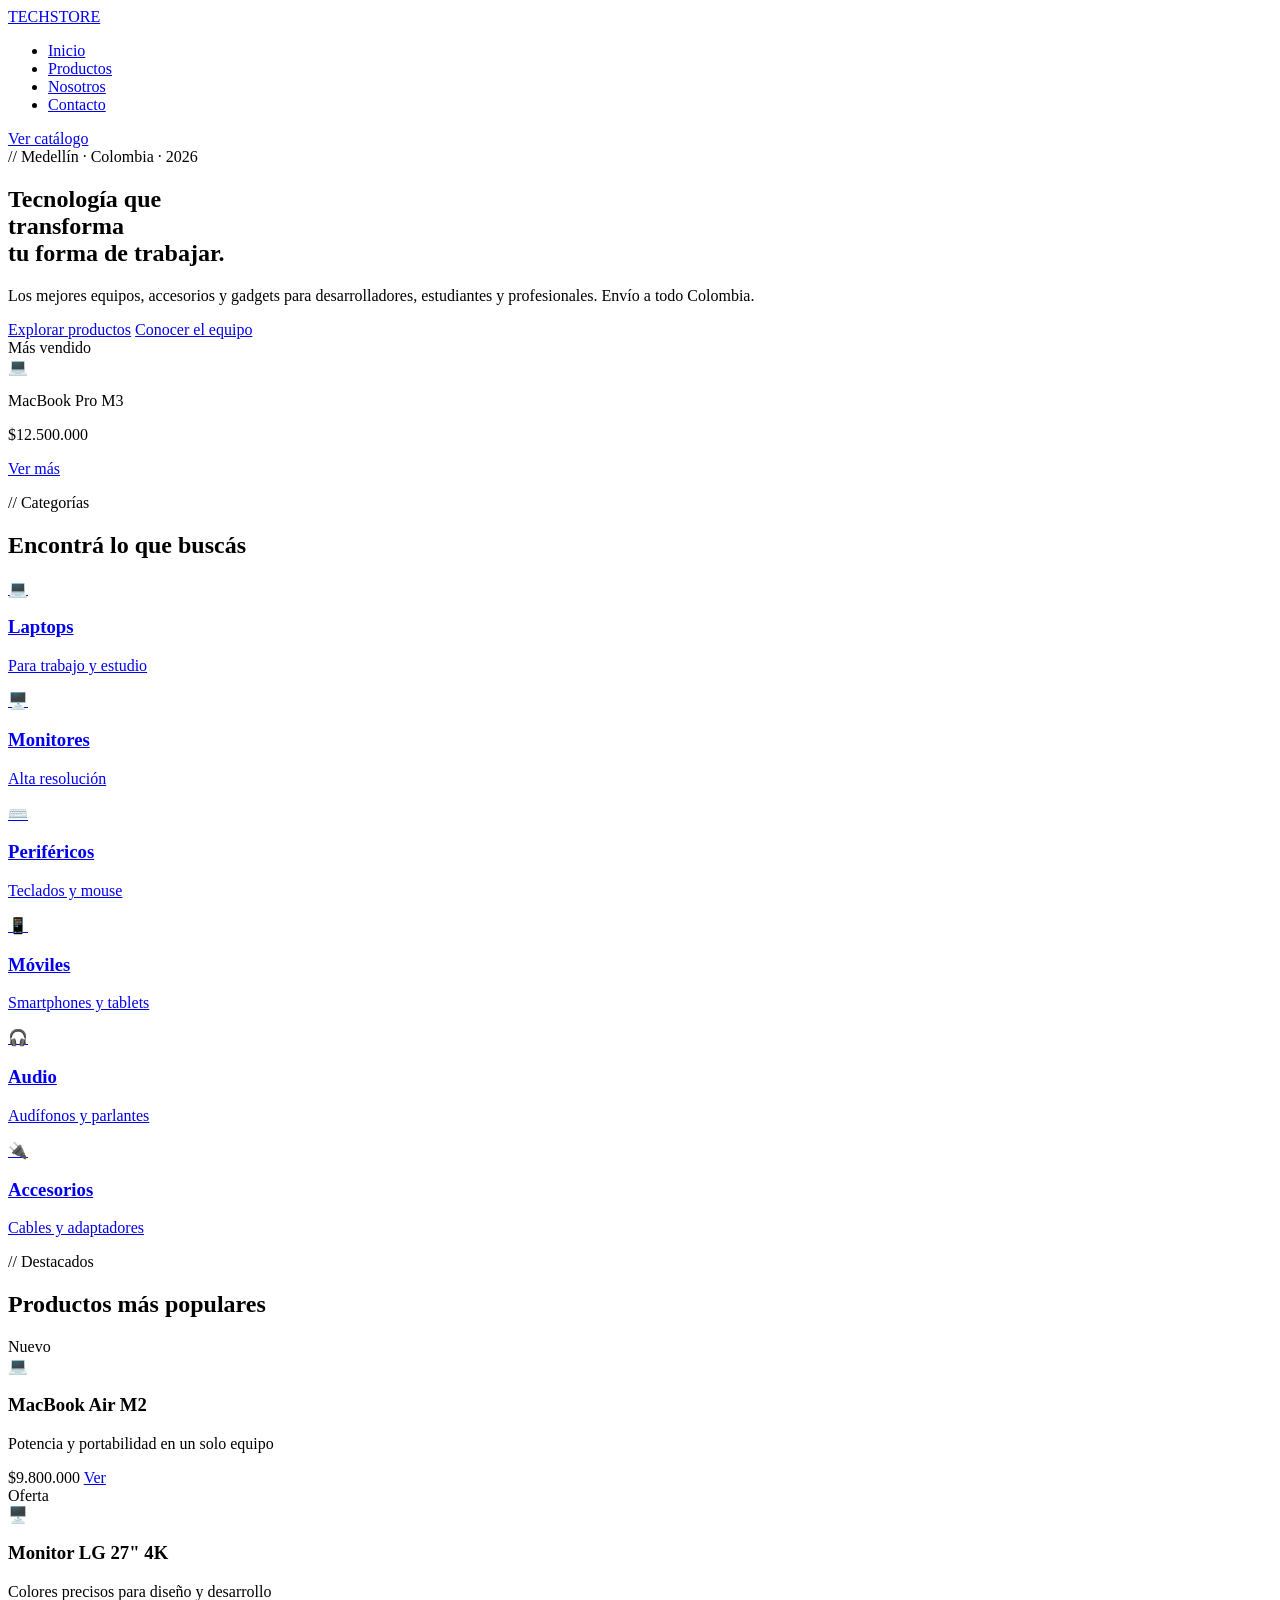
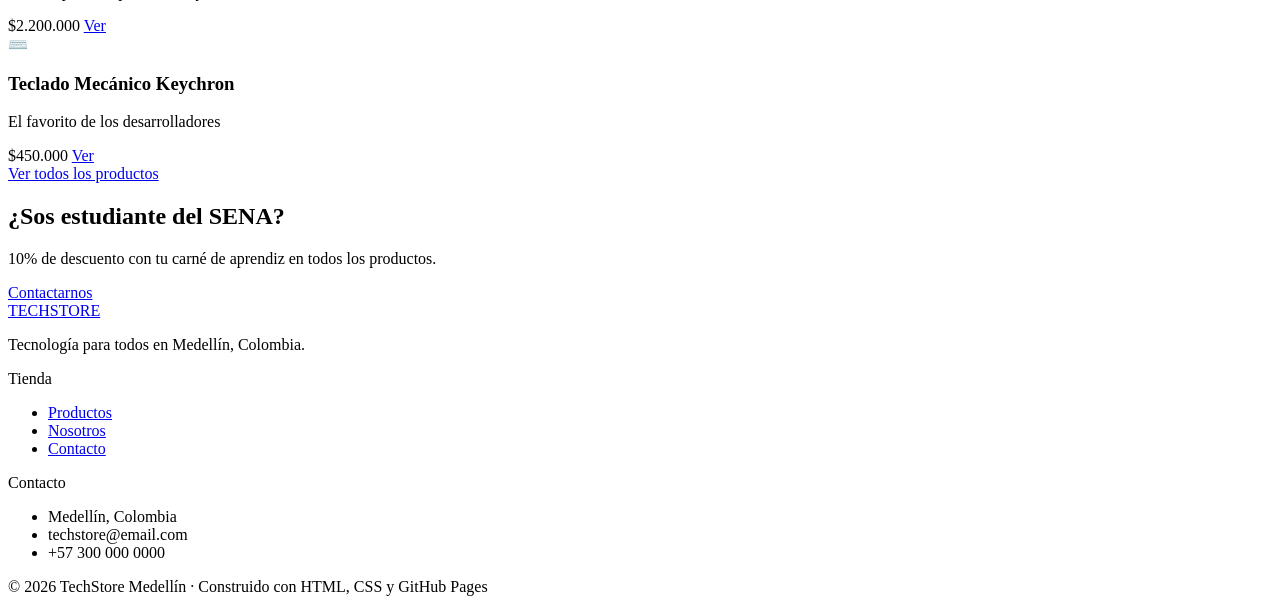
==== index.html @ b48e9506 "feat: agrego estructura base del sitio TechStore" ====
<!DOCTYPE html>
<html lang="es">
<head>
  <meta charset="UTF-8">
  <meta name="viewport" content="width=device-width, initial-scale=1.0">
  <title>TechStore Medellín — Tecnología para todos</title>
  <link rel="preconnect" href="https://fonts.googleapis.com">
  <link href="https://fonts.googleapis.com/css2?family=Syne:wght@400;600;700;800&family=Inter:wght@300;400;500&display=swap" rel="stylesheet">
  <link rel="stylesheet" href="styles.css">
</head>
<body>

  <nav class="navbar">
    <a href="index.html" class="nav-logo">TECH<span>STORE</span></a>
    <ul class="nav-links">
      <li><a href="index.html" class="active">Inicio</a></li>
      <li><a href="productos.html">Productos</a></li>
      <li><a href="nosotros.html">Nosotros</a></li>
      <li><a href="contacto.html">Contacto</a></li>
    </ul>
    <a href="productos.html" class="btn-nav">Ver catálogo</a>
  </nav>

  <!-- HERO -->
  <section class="hero">
    <div class="hero-content">
      <span class="hero-tag">// Medellín · Colombia · 2026</span>
      <h1 class="hero-title">
        Tecnología que<br>
        <span class="highlight">transforma</span><br>
        tu forma de trabajar.
      </h1>
      <p class="hero-desc">
        Los mejores equipos, accesorios y gadgets para desarrolladores,
        estudiantes y profesionales. Envío a todo Colombia.
      </p>
      <div class="hero-actions">
        <a href="productos.html" class="btn-primary">Explorar productos</a>
        <a href="nosotros.html" class="btn-ghost">Conocer el equipo</a>
      </div>
    </div>
    <div class="hero-visual">
      <div class="hero-card">
        <div class="card-glow"></div>
        <span class="card-label">Más vendido</span>
        <div class="card-img">💻</div>
        <p class="card-name">MacBook Pro M3</p>
        <p class="card-price">$12.500.000</p>
        <a href="productos.html" class="btn-small">Ver más</a>
      </div>
    </div>
  </section>

  <!-- CATEGORÍAS -->
  <section class="categories">
    <div class="container">
      <p class="section-tag">// Categorías</p>
      <h2 class="section-title">Encontrá lo que buscás</h2>
      <div class="cat-grid">
        <a href="productos.html" class="cat-card">
          <span class="cat-icon">💻</span>
          <h3>Laptops</h3>
          <p>Para trabajo y estudio</p>
        </a>
        <a href="productos.html" class="cat-card">
          <span class="cat-icon">🖥️</span>
          <h3>Monitores</h3>
          <p>Alta resolución</p>
        </a>
        <a href="productos.html" class="cat-card">
          <span class="cat-icon">⌨️</span>
          <h3>Periféricos</h3>
          <p>Teclados y mouse</p>
        </a>
        <a href="productos.html" class="cat-card">
          <span class="cat-icon">📱</span>
          <h3>Móviles</h3>
          <p>Smartphones y tablets</p>
        </a>
        <a href="productos.html" class="cat-card">
          <span class="cat-icon">🎧</span>
          <h3>Audio</h3>
          <p>Audífonos y parlantes</p>
        </a>
        <a href="productos.html" class="cat-card">
          <span class="cat-icon">🔌</span>
          <h3>Accesorios</h3>
          <p>Cables y adaptadores</p>
        </a>
      </div>
    </div>
  </section>

  <!-- DESTACADOS -->
  <section class="featured">
    <div class="container">
      <p class="section-tag">// Destacados</p>
      <h2 class="section-title">Productos más populares</h2>
      <div class="products-grid">
        <div class="product-card">
          <span class="product-badge">Nuevo</span>
          <div class="product-img">💻</div>
          <h3>MacBook Air M2</h3>
          <p class="product-desc">Potencia y portabilidad en un solo equipo</p>
          <div class="product-footer">
            <span class="product-price">$9.800.000</span>
            <a href="productos.html" class="btn-small">Ver</a>
          </div>
        </div>
        <div class="product-card">
          <span class="product-badge oferta">Oferta</span>
          <div class="product-img">🖥️</div>
          <h3>Monitor LG 27" 4K</h3>
          <p class="product-desc">Colores precisos para diseño y desarrollo</p>
          <div class="product-footer">
            <span class="product-price">$2.200.000</span>
            <a href="productos.html" class="btn-small">Ver</a>
          </div>
        </div>
        <div class="product-card">
          <div class="product-img">⌨️</div>
          <h3>Teclado Mecánico Keychron</h3>
          <p class="product-desc">El favorito de los desarrolladores</p>
          <div class="product-footer">
            <span class="product-price">$450.000</span>
            <a href="productos.html" class="btn-small">Ver</a>
          </div>
        </div>
      </div>
      <div class="section-cta">
        <a href="productos.html" class="btn-primary">Ver todos los productos</a>
      </div>
    </div>
  </section>

  <!-- BANNER -->
  <section class="banner">
    <div class="container">
      <div class="banner-content">
        <h2>¿Sos estudiante del SENA?</h2>
        <p>10% de descuento con tu carné de aprendiz en todos los productos.</p>
        <a href="contacto.html" class="btn-primary">Contactarnos</a>
      </div>
    </div>
  </section>

  <footer class="footer">
    <div class="container footer-grid">
      <div>
        <a href="index.html" class="nav-logo">TECH<span>STORE</span></a>
        <p class="footer-desc">Tecnología para todos en Medellín, Colombia.</p>
      </div>
      <div>
        <p class="footer-title">Tienda</p>
        <ul>
          <li><a href="productos.html">Productos</a></li>
          <li><a href="nosotros.html">Nosotros</a></li>
          <li><a href="contacto.html">Contacto</a></li>
        </ul>
      </div>
      <div>
        <p class="footer-title">Contacto</p>
        <ul>
          <li>Medellín, Colombia</li>
          <li>techstore@email.com</li>
          <li>+57 300 000 0000</li>
        </ul>
      </div>
    </div>
    <div class="footer-bottom">
      <p>© 2026 TechStore Medellín · Construido con HTML, CSS y GitHub Pages</p>
    </div>
  </footer>

</body>
</html>
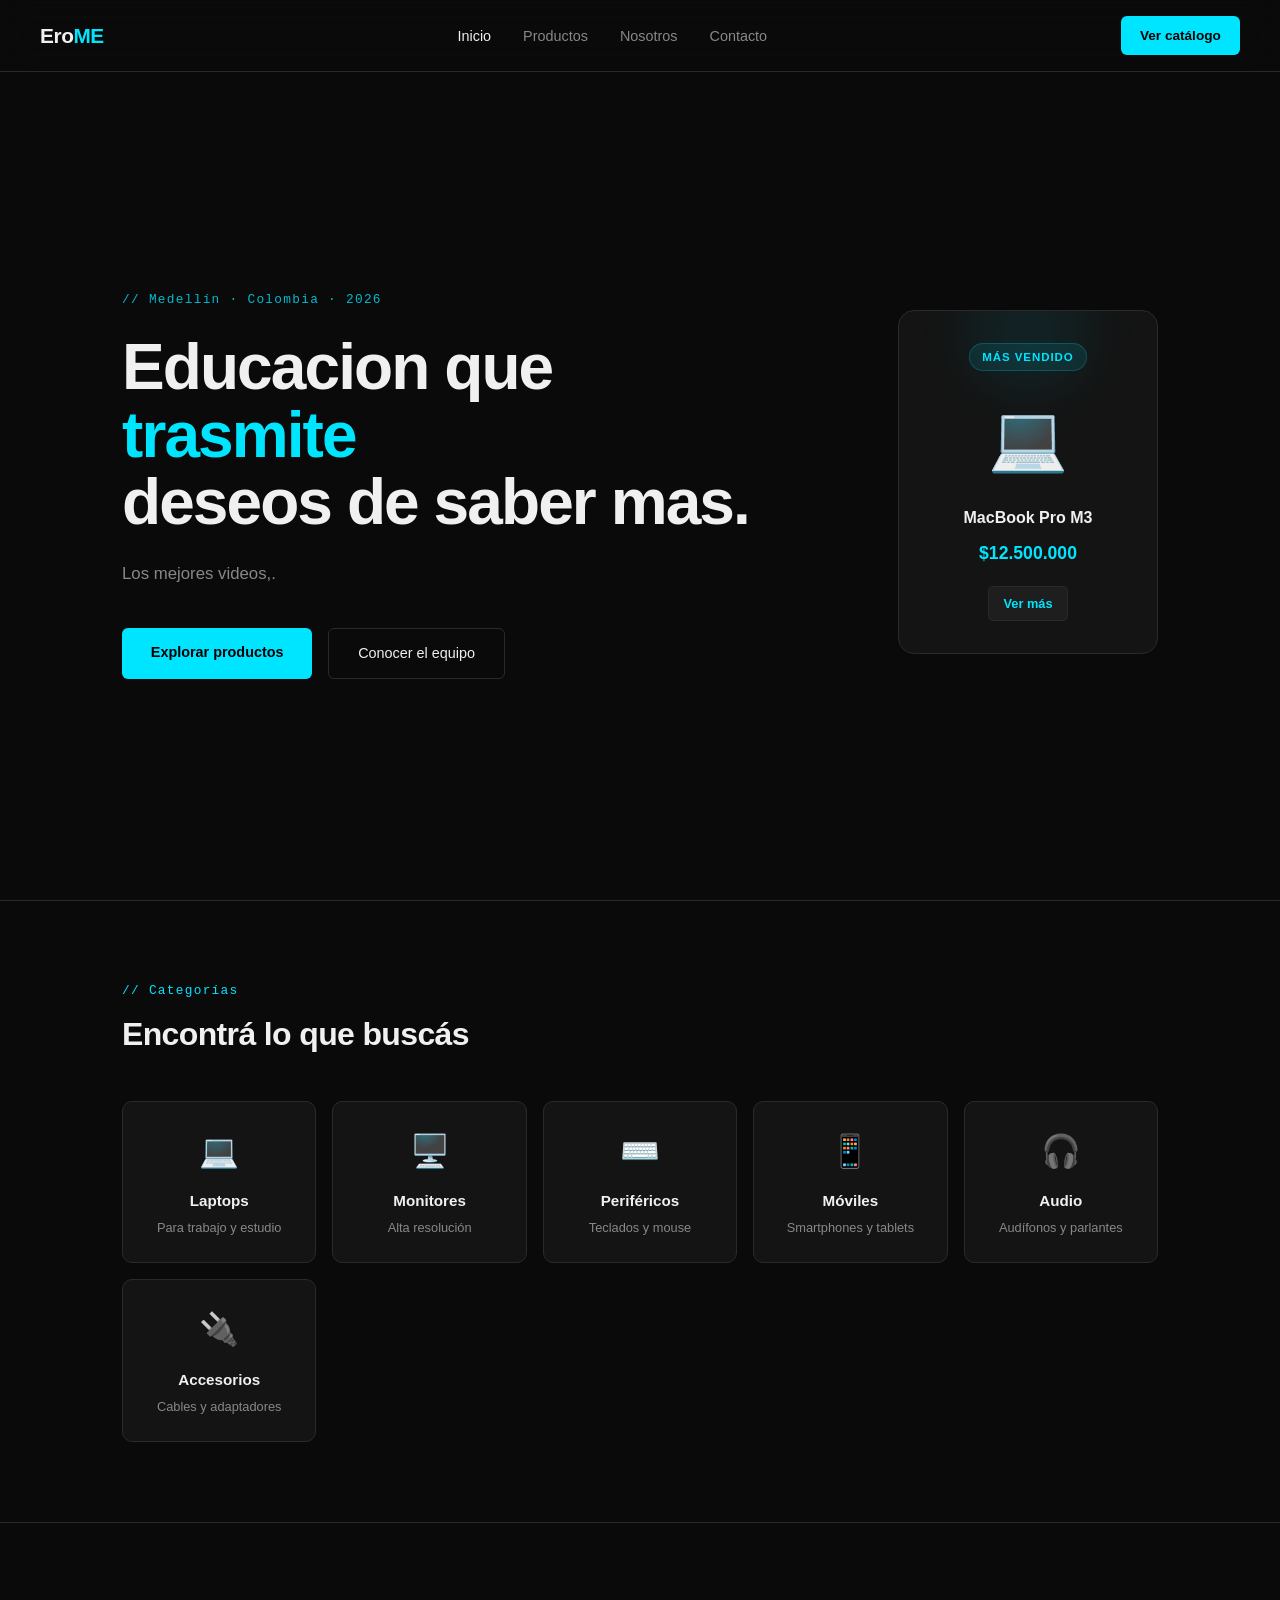
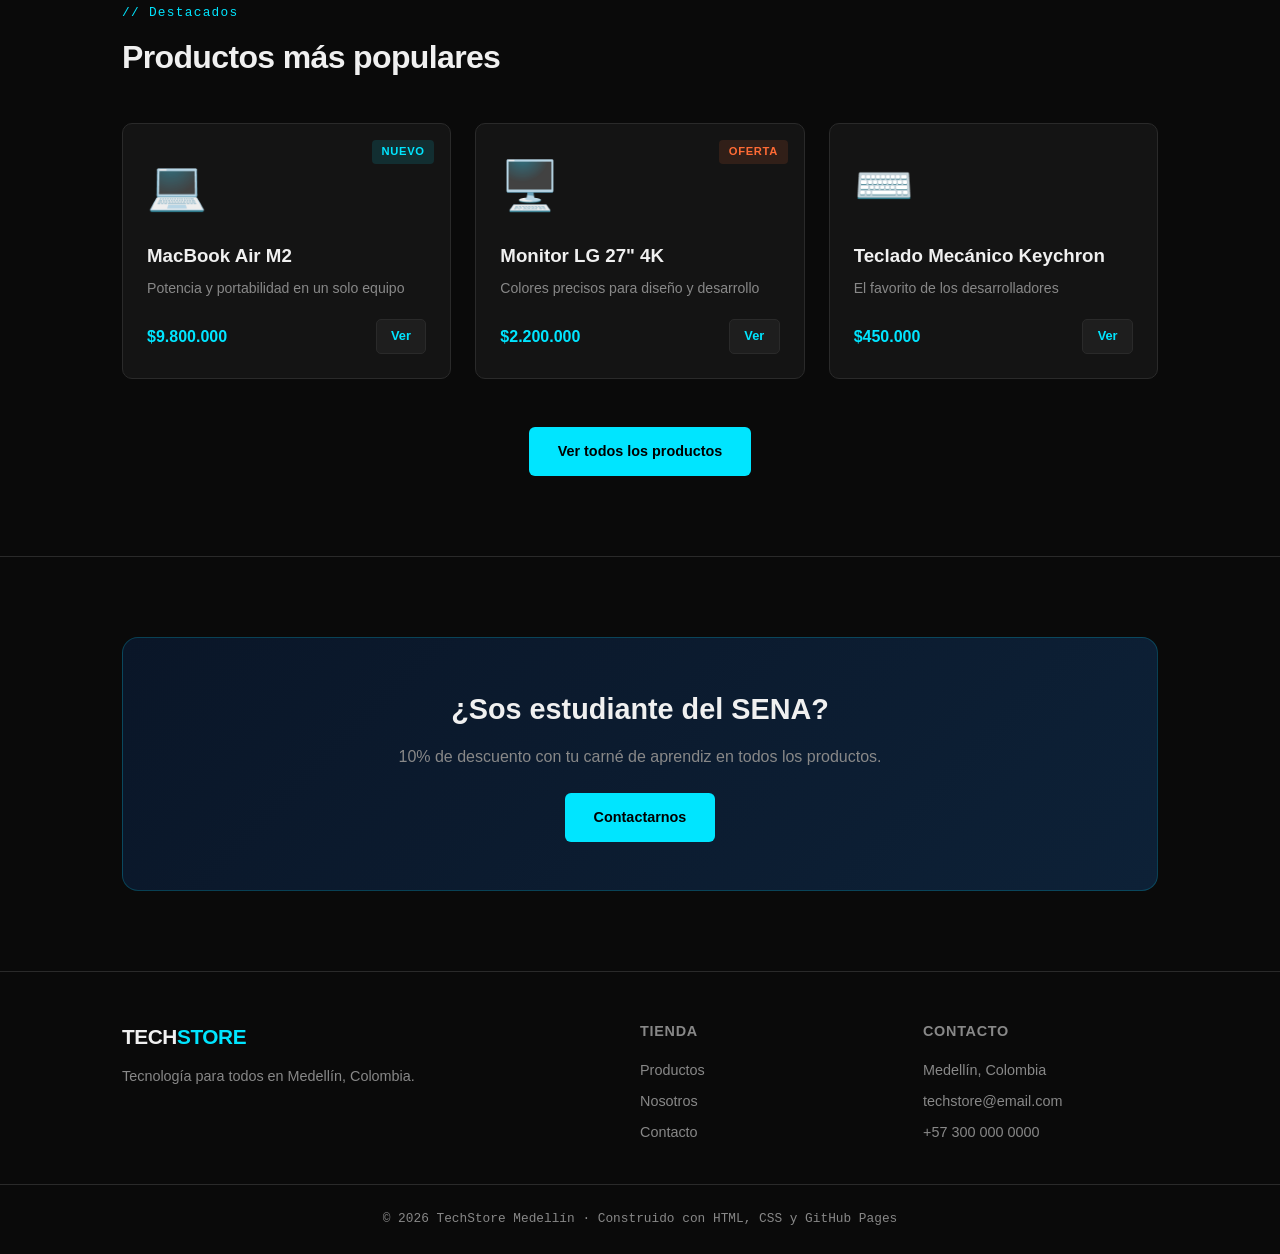
==== commit e52aa002: "docs: se cambio el nombre de styles.css" ====
--- a/index.html
+++ b/index.html
@@ -3,7 +3,7 @@
 <head>
   <meta charset="UTF-8">
   <meta name="viewport" content="width=device-width, initial-scale=1.0">
-  <title>TechStore Medellín — Tecnología para todos</title>
+  <title> Erome — Educaion asertiva</title>
   <link rel="preconnect" href="https://fonts.googleapis.com">
   <link href="https://fonts.googleapis.com/css2?family=Syne:wght@400;600;700;800&family=Inter:wght@300;400;500&display=swap" rel="stylesheet">
   <link rel="stylesheet" href="styles.css">
@@ -11,7 +11,7 @@
 <body>
 
   <nav class="navbar">
-    <a href="index.html" class="nav-logo">TECH<span>STORE</span></a>
+    <a href="index.html" class="nav-logo">Ero<span>ME</span></a>
     <ul class="nav-links">
       <li><a href="index.html" class="active">Inicio</a></li>
       <li><a href="productos.html">Productos</a></li>
@@ -26,13 +26,12 @@
     <div class="hero-content">
       <span class="hero-tag">// Medellín · Colombia · 2026</span>
       <h1 class="hero-title">
-        Tecnología que<br>
-        <span class="highlight">transforma</span><br>
-        tu forma de trabajar.
+        Educacion que<br>
+        <span class="highlight">trasmite</span><br>
+        deseos de saber mas.
       </h1>
       <p class="hero-desc">
-        Los mejores equipos, accesorios y gadgets para desarrolladores,
-        estudiantes y profesionales. Envío a todo Colombia.
+        Los mejores videos,.
       </p>
       <div class="hero-actions">
         <a href="productos.html" class="btn-primary">Explorar productos</a>
--- a/styles.css
+++ b/styles.css
@@ -0,0 +1,436 @@
+/* ── VARIABLES ── */
+:root {
+  --bg:       #0A0A0A;
+  --surface:  #141414;
+  --surface2: #1E1E1E;
+  --border:   #2A2A2A;
+  --text:     #F0F0F0;
+  --muted:    #888;
+  --accent:   #00E5FF;
+  --accent2:  #FF6B35;
+  --green:    #00C896;
+  --font-display: 'Syne', sans-serif;
+  --font-body:    'Inter', sans-serif;
+  --radius: 10px;
+  --shadow: 0 4px 24px rgba(0,0,0,0.4);
+}
+
+* { box-sizing: border-box; margin: 0; padding: 0; }
+html { scroll-behavior: smooth; }
+
+body {
+  background: var(--bg);
+  color: var(--text);
+  font-family: var(--font-body);
+  font-size: 16px;
+  line-height: 1.6;
+}
+
+a { text-decoration: none; color: inherit; }
+ul { list-style: none; }
+
+.container {
+  max-width: 1100px;
+  margin: 0 auto;
+  padding: 0 2rem;
+}
+
+/* ── NAVBAR ── */
+.navbar {
+  position: fixed; top: 0; left: 0; right: 0; z-index: 100;
+  display: flex; align-items: center; justify-content: space-between;
+  padding: 1rem 2.5rem;
+  background: rgba(10,10,10,0.9);
+  backdrop-filter: blur(16px);
+  border-bottom: 1px solid var(--border);
+}
+
+.nav-logo {
+  font-family: var(--font-display);
+  font-size: 1.3rem;
+  font-weight: 800;
+  letter-spacing: -0.02em;
+  color: var(--text);
+}
+.nav-logo span { color: var(--accent); }
+
+.nav-links {
+  display: flex; gap: 2rem;
+}
+.nav-links a {
+  font-size: 0.9rem;
+  color: var(--muted);
+  transition: color 0.2s;
+  font-weight: 500;
+}
+.nav-links a:hover,
+.nav-links a.active { color: var(--text); }
+
+.btn-nav {
+  background: var(--accent);
+  color: #000;
+  font-size: 0.85rem;
+  font-weight: 700;
+  font-family: var(--font-display);
+  padding: 0.55rem 1.2rem;
+  border-radius: 6px;
+  transition: opacity 0.2s;
+}
+.btn-nav:hover { opacity: 0.85; }
+
+/* ── BOTONES ── */
+.btn-primary {
+  display: inline-block;
+  background: var(--accent);
+  color: #000;
+  font-weight: 700;
+  font-family: var(--font-display);
+  font-size: 0.9rem;
+  padding: 0.8rem 1.8rem;
+  border-radius: 6px;
+  transition: opacity 0.2s, transform 0.2s;
+}
+.btn-primary:hover { opacity: 0.85; transform: translateY(-2px); }
+
+.btn-ghost {
+  display: inline-block;
+  background: transparent;
+  color: var(--text);
+  font-weight: 500;
+  font-size: 0.9rem;
+  padding: 0.8rem 1.8rem;
+  border-radius: 6px;
+  border: 1px solid var(--border);
+  transition: border-color 0.2s, transform 0.2s;
+}
+.btn-ghost:hover { border-color: var(--text); transform: translateY(-2px); }
+
+.btn-small {
+  display: inline-block;
+  background: var(--surface2);
+  color: var(--accent);
+  font-size: 0.8rem;
+  font-weight: 600;
+  padding: 0.4rem 0.9rem;
+  border-radius: 5px;
+  border: 1px solid var(--border);
+  transition: background 0.2s;
+}
+.btn-small:hover { background: var(--border); }
+
+/* ── HERO ── */
+.hero {
+  min-height: 100vh;
+  display: flex;
+  align-items: center;
+  justify-content: space-between;
+  gap: 4rem;
+  max-width: 1100px;
+  margin: 0 auto;
+  padding: 8rem 2rem 4rem;
+}
+
+.hero-content { flex: 1; }
+
+.hero-tag {
+  display: inline-block;
+  font-family: monospace;
+  font-size: 0.8rem;
+  color: var(--accent);
+  letter-spacing: 0.1em;
+  margin-bottom: 1.5rem;
+  opacity: 0.8;
+}
+
+.hero-title {
+  font-family: var(--font-display);
+  font-size: clamp(2.5rem, 5vw, 4rem);
+  font-weight: 800;
+  line-height: 1.05;
+  letter-spacing: -0.03em;
+  margin-bottom: 1.5rem;
+}
+
+.highlight { color: var(--accent); }
+
+.hero-desc {
+  font-size: 1.05rem;
+  color: var(--muted);
+  max-width: 480px;
+  margin-bottom: 2.5rem;
+  line-height: 1.7;
+}
+
+.hero-actions { display: flex; gap: 1rem; flex-wrap: wrap; }
+
+.hero-visual { flex-shrink: 0; }
+
+.hero-card {
+  position: relative;
+  background: var(--surface);
+  border: 1px solid var(--border);
+  border-radius: 16px;
+  padding: 2rem;
+  width: 260px;
+  text-align: center;
+  overflow: hidden;
+}
+
+.card-glow {
+  position: absolute;
+  top: -40px; left: 50%;
+  transform: translateX(-50%);
+  width: 120px; height: 120px;
+  background: var(--accent);
+  border-radius: 50%;
+  opacity: 0.08;
+  filter: blur(30px);
+}
+
+.card-label {
+  display: inline-block;
+  background: rgba(0,229,255,0.1);
+  color: var(--accent);
+  font-size: 0.72rem;
+  font-weight: 600;
+  padding: 0.25rem 0.75rem;
+  border-radius: 20px;
+  border: 1px solid rgba(0,229,255,0.2);
+  margin-bottom: 1rem;
+  text-transform: uppercase;
+  letter-spacing: 0.08em;
+}
+
+.card-img { font-size: 4rem; margin-bottom: 1rem; }
+.card-name { font-weight: 600; margin-bottom: 0.5rem; }
+.card-price { color: var(--accent); font-weight: 700; font-size: 1.1rem; margin-bottom: 1.2rem; }
+
+/* ── SECCIONES ── */
+.section-tag {
+  font-family: monospace;
+  font-size: 0.8rem;
+  color: var(--accent);
+  letter-spacing: 0.1em;
+  margin-bottom: 0.5rem;
+}
+
+.section-title {
+  font-family: var(--font-display);
+  font-size: 2rem;
+  font-weight: 700;
+  letter-spacing: -0.02em;
+  margin-bottom: 2.5rem;
+}
+
+/* ── CATEGORÍAS ── */
+.categories {
+  padding: 5rem 0;
+  border-top: 1px solid var(--border);
+}
+
+.cat-grid {
+  display: grid;
+  grid-template-columns: repeat(auto-fill, minmax(160px, 1fr));
+  gap: 1rem;
+}
+
+.cat-card {
+  background: var(--surface);
+  border: 1px solid var(--border);
+  border-radius: var(--radius);
+  padding: 1.5rem 1rem;
+  text-align: center;
+  transition: border-color 0.2s, transform 0.2s;
+}
+.cat-card:hover { border-color: var(--accent); transform: translateY(-3px); }
+.cat-icon { font-size: 2rem; display: block; margin-bottom: 0.75rem; }
+.cat-card h3 { font-family: var(--font-display); font-size: 0.95rem; font-weight: 700; margin-bottom: 0.3rem; }
+.cat-card p { font-size: 0.8rem; color: var(--muted); }
+
+/* ── DESTACADOS ── */
+.featured {
+  padding: 5rem 0;
+  border-top: 1px solid var(--border);
+}
+
+.products-grid {
+  display: grid;
+  grid-template-columns: repeat(auto-fill, minmax(280px, 1fr));
+  gap: 1.5rem;
+  margin-bottom: 3rem;
+}
+
+.product-card {
+  position: relative;
+  background: var(--surface);
+  border: 1px solid var(--border);
+  border-radius: var(--radius);
+  padding: 1.5rem;
+  transition: border-color 0.2s, transform 0.2s;
+}
+.product-card:hover { border-color: var(--accent2); transform: translateY(-3px); }
+
+.product-badge {
+  position: absolute; top: 1rem; right: 1rem;
+  background: rgba(0,229,255,0.12);
+  color: var(--accent);
+  font-size: 0.7rem;
+  font-weight: 700;
+  padding: 0.2rem 0.6rem;
+  border-radius: 4px;
+  text-transform: uppercase;
+  letter-spacing: 0.06em;
+}
+.product-badge.oferta { background: rgba(255,107,53,0.12); color: var(--accent2); }
+
+.product-img { font-size: 3rem; margin-bottom: 1rem; }
+.product-card h3 { font-family: var(--font-display); font-weight: 700; margin-bottom: 0.4rem; }
+.product-desc { font-size: 0.88rem; color: var(--muted); margin-bottom: 1.2rem; }
+.product-footer { display: flex; justify-content: space-between; align-items: center; }
+.product-price { font-weight: 700; color: var(--accent); font-size: 1rem; }
+
+.section-cta { text-align: center; }
+
+/* ── BANNER ── */
+.banner {
+  padding: 5rem 0;
+  border-top: 1px solid var(--border);
+}
+
+.banner-content {
+  background: linear-gradient(135deg, #0A1628, #0D2137);
+  border: 1px solid rgba(0,229,255,0.2);
+  border-radius: 16px;
+  padding: 3rem;
+  text-align: center;
+}
+.banner-content h2 {
+  font-family: var(--font-display);
+  font-size: 1.8rem;
+  font-weight: 700;
+  margin-bottom: 0.75rem;
+}
+.banner-content p { color: var(--muted); margin-bottom: 1.5rem; }
+
+/* ── FOOTER ── */
+.footer {
+  border-top: 1px solid var(--border);
+  padding: 3rem 0 1.5rem;
+}
+
+.footer-grid {
+  display: grid;
+  grid-template-columns: 2fr 1fr 1fr;
+  gap: 3rem;
+  margin-bottom: 2rem;
+}
+
+.footer-desc { color: var(--muted); font-size: 0.9rem; margin-top: 0.75rem; }
+.footer-title { font-family: var(--font-display); font-weight: 700; margin-bottom: 1rem; font-size: 0.9rem; text-transform: uppercase; letter-spacing: 0.05em; color: var(--muted); }
+.footer ul li { margin-bottom: 0.5rem; font-size: 0.9rem; color: var(--muted); }
+.footer ul a:hover { color: var(--text); }
+
+.footer-bottom {
+  border-top: 1px solid var(--border);
+  padding-top: 1.5rem;
+  text-align: center;
+  font-size: 0.8rem;
+  color: var(--muted);
+  font-family: monospace;
+}
+
+/* ── PÁGINA PRODUCTOS ── */
+.page-hero {
+  padding: 8rem 0 3rem;
+  border-bottom: 1px solid var(--border);
+}
+
+.filter-bar {
+  display: flex;
+  gap: 0.75rem;
+  flex-wrap: wrap;
+  margin-bottom: 2.5rem;
+}
+
+.filter-btn {
+  background: var(--surface);
+  border: 1px solid var(--border);
+  color: var(--muted);
+  font-size: 0.85rem;
+  padding: 0.5rem 1.2rem;
+  border-radius: 20px;
+  cursor: pointer;
+  transition: all 0.2s;
+  font-family: var(--font-body);
+}
+.filter-btn:hover,
+.filter-btn.active { background: var(--accent); color: #000; border-color: var(--accent); font-weight: 600; }
+
+.catalog-section { padding: 4rem 0; }
+
+/* ── PÁGINA NOSOTROS ── */
+.about-hero { padding: 8rem 0 4rem; border-bottom: 1px solid var(--border); }
+.about-section { padding: 5rem 0; border-top: 1px solid var(--border); }
+.values-grid { display: grid; grid-template-columns: repeat(auto-fill, minmax(240px, 1fr)); gap: 1.5rem; }
+.value-card { background: var(--surface); border: 1px solid var(--border); border-radius: var(--radius); padding: 1.5rem; }
+.value-icon { font-size: 2rem; margin-bottom: 1rem; }
+.value-card h3 { font-family: var(--font-display); font-weight: 700; margin-bottom: 0.5rem; }
+.value-card p { font-size: 0.9rem; color: var(--muted); }
+.team-grid { display: grid; grid-template-columns: repeat(auto-fill, minmax(200px, 1fr)); gap: 1.5rem; }
+.team-card { background: var(--surface); border: 1px solid var(--border); border-radius: var(--radius); padding: 1.5rem; text-align: center; }
+.team-avatar { font-size: 3rem; margin-bottom: 1rem; }
+.team-card h3 { font-family: var(--font-display); font-weight: 700; margin-bottom: 0.25rem; }
+.team-role { font-size: 0.85rem; color: var(--accent); font-weight: 500; }
+
+/* ── PÁGINA CONTACTO ── */
+.contact-hero { padding: 8rem 0 4rem; border-bottom: 1px solid var(--border); }
+.contact-section { padding: 5rem 0; }
+.contact-grid { display: grid; grid-template-columns: 1fr 1fr; gap: 4rem; align-items: start; }
+.contact-form { display: flex; flex-direction: column; gap: 1.2rem; }
+.form-group { display: flex; flex-direction: column; gap: 0.4rem; }
+.form-group label { font-size: 0.85rem; color: var(--muted); font-weight: 500; }
+.form-group input,
+.form-group textarea,
+.form-group select {
+  background: var(--surface);
+  border: 1px solid var(--border);
+  border-radius: 6px;
+  padding: 0.75rem 1rem;
+  color: var(--text);
+  font-family: var(--font-body);
+  font-size: 0.95rem;
+  transition: border-color 0.2s;
+  outline: none;
+}
+.form-group input:focus,
+.form-group textarea:focus,
+.form-group select:focus { border-color: var(--accent); }
+.form-group textarea { resize: vertical; min-height: 140px; }
+.form-group select option { background: var(--surface); }
+.btn-submit {
+  background: var(--accent);
+  color: #000;
+  font-weight: 700;
+  font-family: var(--font-display);
+  font-size: 0.95rem;
+  padding: 0.9rem;
+  border-radius: 6px;
+  border: none;
+  cursor: pointer;
+  transition: opacity 0.2s;
+}
+.btn-submit:hover { opacity: 0.85; }
+.contact-info { display: flex; flex-direction: column; gap: 1rem; }
+.info-item { display: flex; gap: 1rem; align-items: flex-start; padding: 1.2rem; background: var(--surface); border: 1px solid var(--border); border-radius: var(--radius); }
+.info-icon { font-size: 1.4rem; flex-shrink: 0; }
+.info-label { font-size: 0.75rem; color: var(--muted); margin-bottom: 0.2rem; text-transform: uppercase; letter-spacing: 0.05em; }
+.info-value { font-weight: 500; }
+
+/* ── RESPONSIVE ── */
+@media (max-width: 768px) {
+  .hero { flex-direction: column; padding-top: 6rem; }
+  .hero-visual { display: none; }
+  .footer-grid { grid-template-columns: 1fr; gap: 2rem; }
+  .contact-grid { grid-template-columns: 1fr; }
+  .nav-links { display: none; }
+}
